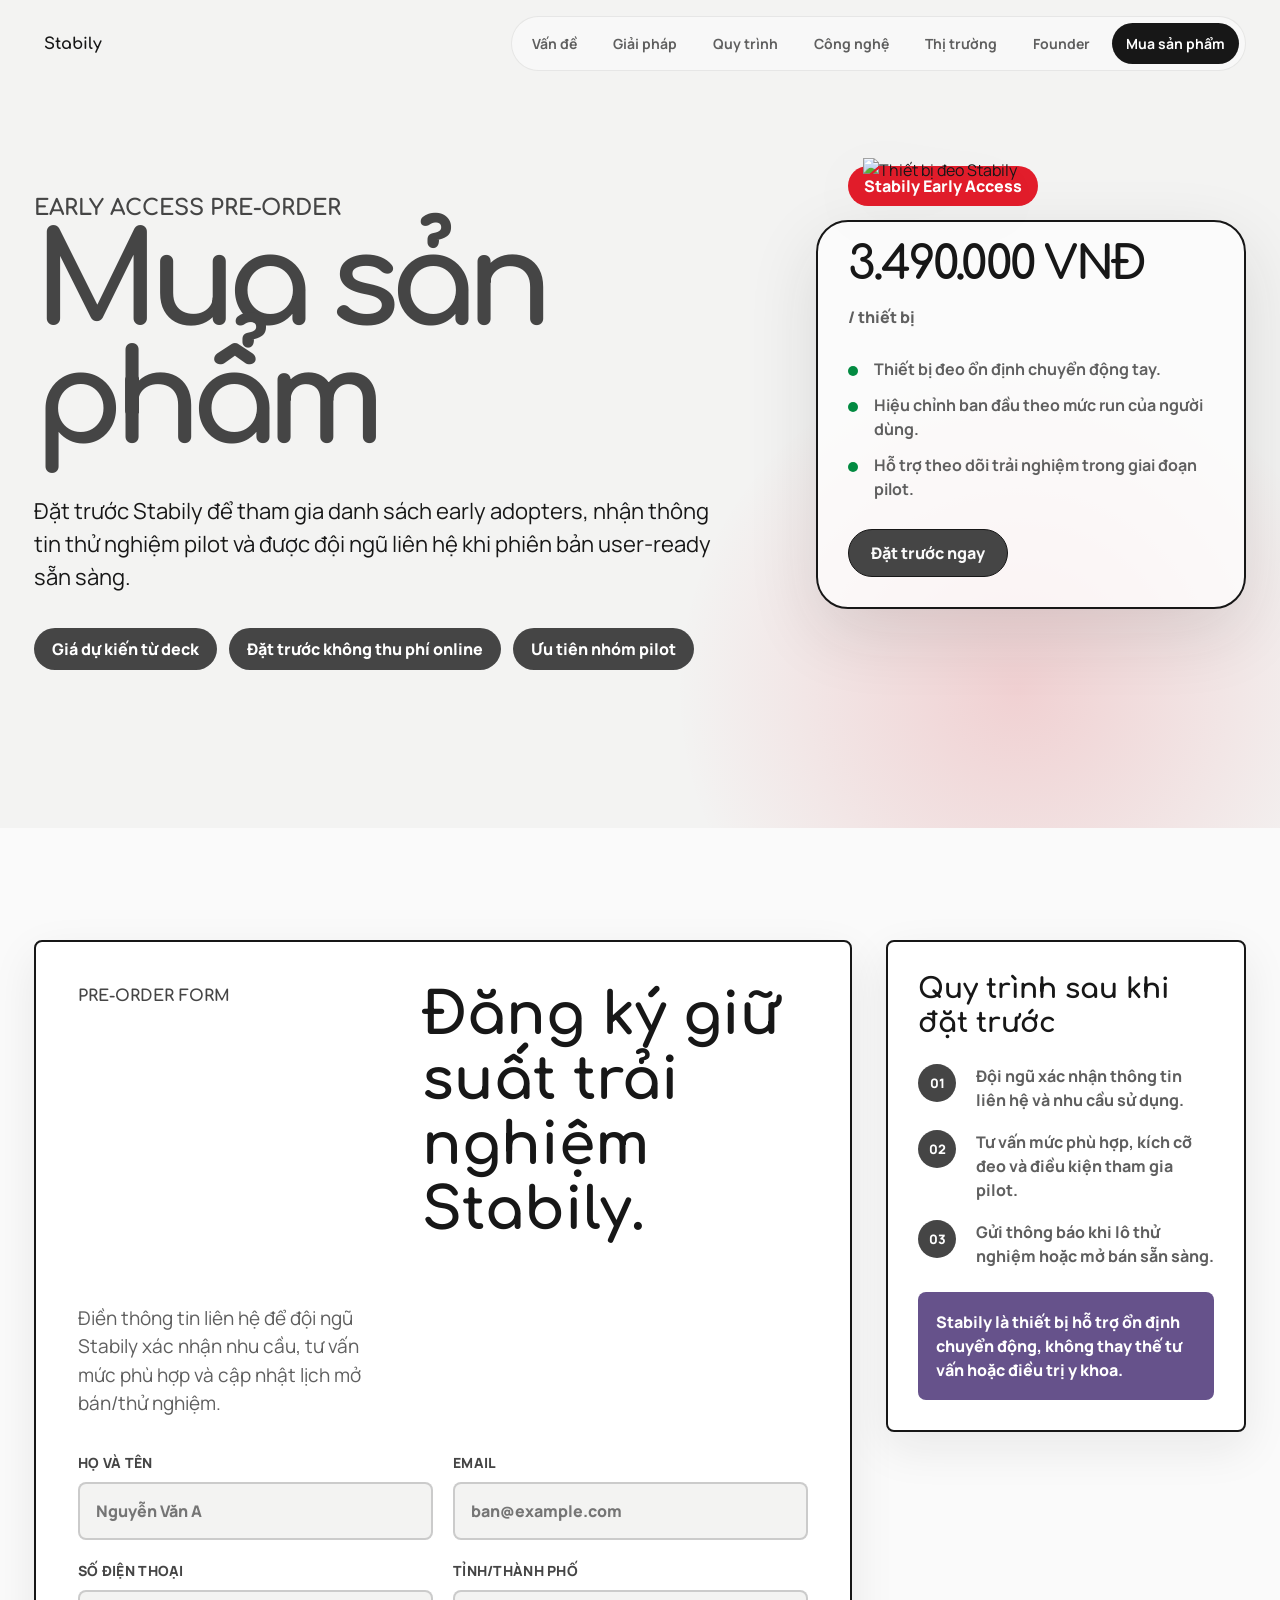
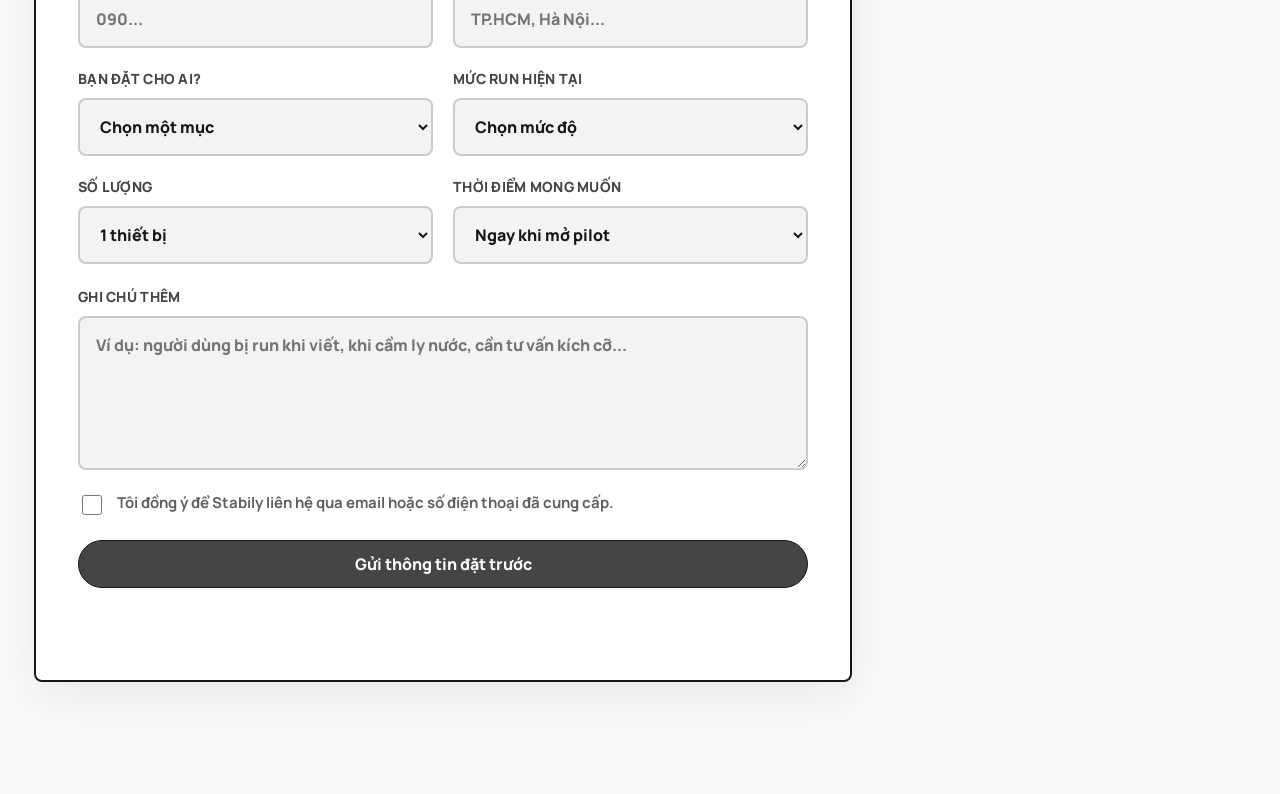
==== buy.html @ 8cd6f06e "Add files via upload" ====
<!doctype html>
<html lang="vi">
  <head>
    <meta charset="utf-8" />
    <meta name="viewport" content="width=device-width, initial-scale=1" />
    <meta
      name="description"
      content="Đặt trước Stabily - thiết bị đeo hỗ trợ ổn định chuyển động tay cho người mắc Parkinson và người gặp rối loạn run."
    />
    <title>Mua sản phẩm | Stabily</title>
    <link rel="preconnect" href="https://fonts.googleapis.com" />
    <link rel="preconnect" href="https://fonts.gstatic.com" crossorigin />
    <link
      href="https://fonts.googleapis.com/css2?family=Comfortaa:wght@400;500;600;700&family=Manrope:wght@400;500;600;700;800&display=swap"
      rel="stylesheet"
    />
    <link rel="stylesheet" href="./styles.css" />
  </head>
  <body class="buy-page">
    <header class="site-header" data-elevated="false">
      <a class="brand" href="./index.html#top" aria-label="Stabily home">
        <span class="brand-mark">
          <span class="brand-wave"></span>
        </span>
        <span>Stabily</span>
      </a>

      <button class="menu-toggle" type="button" aria-expanded="false" aria-controls="site-nav">
        <span></span>
        <span></span>
      </button>

      <nav class="site-nav" id="site-nav" aria-label="Điều hướng chính">
        <a href="./index.html#problem">Vấn đề</a>
        <a href="./index.html#solution">Giải pháp</a>
        <a href="./index.html#process">Quy trình</a>
        <a href="./index.html#hardware">Công nghệ</a>
        <a href="./index.html#market">Thị trường</a>
        <a href="./index.html#founders">Founder</a>
        <a class="nav-buy is-active" href="./buy.html">Mua sản phẩm</a>
      </nav>
    </header>

    <main id="top">
      <section class="purchase-hero section-pad" aria-labelledby="purchase-title">
        <div class="purchase-copy reveal">
          <p class="eyebrow">Early Access Pre-order</p>
          <h1 id="purchase-title">Mua sản phẩm</h1>
          <p>
            Đặt trước Stabily để tham gia danh sách early adopters, nhận thông tin thử nghiệm
            pilot và được đội ngũ liên hệ khi phiên bản user-ready sẵn sàng.
          </p>
          <div class="purchase-badges" aria-label="Thông tin nhanh">
            <span>Giá dự kiến từ deck</span>
            <span>Đặt trước không thu phí online</span>
            <span>Ưu tiên nhóm pilot</span>
          </div>
        </div>

        <aside class="price-card reveal" aria-label="Giá sản phẩm Stabily">
          <img src="./assets/product/stabily-front.png" alt="Thiết bị đeo Stabily" />
          <div class="price-label">Stabily Early Access</div>
          <div class="price">3.490.000 VNĐ</div>
          <p>/ thiết bị</p>
          <ul class="price-list">
            <li>Thiết bị đeo ổn định chuyển động tay.</li>
            <li>Hiệu chỉnh ban đầu theo mức run của người dùng.</li>
            <li>Hỗ trợ theo dõi trải nghiệm trong giai đoạn pilot.</li>
          </ul>
          <a class="button button-primary" href="#preorder">Đặt trước ngay</a>
        </aside>
      </section>

      <section class="preorder-section section-pad" id="preorder" aria-labelledby="preorder-title">
        <div class="preorder-panel reveal">
          <div class="form-heading">
            <div class="section-kicker">Pre-order form</div>
            <h2 id="preorder-title">Đăng ký giữ suất trải nghiệm Stabily.</h2>
            <p>
              Điền thông tin liên hệ để đội ngũ Stabily xác nhận nhu cầu, tư vấn mức phù hợp
              và cập nhật lịch mở bán/thử nghiệm.
            </p>
          </div>

          <form class="preorder-form" action="#" method="post">
            <div class="form-grid">
              <label>
                Họ và tên
                <input name="name" type="text" autocomplete="name" placeholder="Nguyễn Văn A" required />
              </label>

              <label>
                Email
                <input name="email" type="email" autocomplete="email" placeholder="ban@example.com" required />
              </label>

              <label>
                Số điện thoại
                <input
                  name="phone"
                  type="tel"
                  autocomplete="tel"
                  placeholder="090..."
                  pattern="[0-9+()\\s-]{8,}"
                  required
                />
              </label>

              <label>
                Tỉnh/Thành phố
                <input name="city" type="text" autocomplete="address-level1" placeholder="TP.HCM, Hà Nội..." />
              </label>

              <label>
                Bạn đặt cho ai?
                <select name="buyerType" required>
                  <option value="">Chọn một mục</option>
                  <option>Cho bản thân</option>
                  <option>Cho người thân</option>
                  <option>Cho phòng khám / trung tâm phục hồi</option>
                  <option>Quan tâm với vai trò đối tác</option>
                </select>
              </label>

              <label>
                Mức run hiện tại
                <select name="tremorLevel" required>
                  <option value="">Chọn mức độ</option>
                  <option>Nhẹ - thỉnh thoảng ảnh hưởng thao tác</option>
                  <option>Trung bình - ảnh hưởng sinh hoạt hằng ngày</option>
                  <option>Nặng - cần người hỗ trợ thường xuyên</option>
                  <option>Chưa rõ, cần tư vấn thêm</option>
                </select>
              </label>

              <label>
                Số lượng
                <select name="quantity" required>
                  <option>1 thiết bị</option>
                  <option>2 thiết bị</option>
                  <option>3-5 thiết bị</option>
                  <option>Trên 5 thiết bị</option>
                </select>
              </label>

              <label>
                Thời điểm mong muốn
                <select name="timeline">
                  <option>Ngay khi mở pilot</option>
                  <option>Trong 3-6 tháng tới</option>
                  <option>Chỉ muốn nhận thông tin trước</option>
                </select>
              </label>
            </div>

            <label class="full-field">
              Ghi chú thêm
              <textarea
                name="message"
                rows="5"
                placeholder="Ví dụ: người dùng bị run khi viết, khi cầm ly nước, cần tư vấn kích cỡ..."
              ></textarea>
            </label>

            <label class="consent-field">
              <input type="checkbox" name="consent" required />
              <span>Tôi đồng ý để Stabily liên hệ qua email hoặc số điện thoại đã cung cấp.</span>
            </label>

            <button class="button button-primary" type="submit">Gửi thông tin đặt trước</button>
            <p class="form-status" role="status" aria-live="polite"></p>
          </form>
        </div>

        <aside class="preorder-aside reveal">
          <h3>Quy trình sau khi đặt trước</h3>
          <ol class="timeline-list">
            <li>
              <span>01</span>
              Đội ngũ xác nhận thông tin liên hệ và nhu cầu sử dụng.
            </li>
            <li>
              <span>02</span>
              Tư vấn mức phù hợp, kích cỡ đeo và điều kiện tham gia pilot.
            </li>
            <li>
              <span>03</span>
              Gửi thông báo khi lô thử nghiệm hoặc mở bán sẵn sàng.
            </li>
          </ol>
          <p class="soft-note">
            Stabily là thiết bị hỗ trợ ổn định chuyển động, không thay thế tư vấn hoặc điều trị y khoa.
          </p>
        </aside>
      </section>
    </main>

    <script src="./script.js"></script>
  </body>
</html>
---- styles.css ----
:root {
  --paper: #f3f3f2;
  --paper-soft: #fafafa;
  --ink: #171717;
  --muted: #5f5f5f;
  --charcoal: #454545;
  --line: #d9d9d6;
  --red: #e21d2b;
  --green: #028a41;
  --blue: #0887a8;
  --purple: #66528b;
  --shadow: 0 24px 70px rgba(31, 31, 31, 0.12);
  --radius: 8px;
  --pill: 999px;
  --content: 1180px;
}

* {
  box-sizing: border-box;
}

html {
  scroll-behavior: smooth;
}

section {
  scroll-margin-top: 88px;
}

body {
  margin: 0;
  color: var(--ink);
  background: var(--paper);
  font-family: "Manrope", "Segoe UI", sans-serif;
  line-height: 1.5;
  overflow-x: hidden;
}

body.menu-open {
  overflow: hidden;
}

img {
  display: block;
  max-width: 100%;
}

a {
  color: inherit;
  text-decoration: none;
}

button {
  font: inherit;
}

.site-header {
  position: fixed;
  z-index: 20;
  top: 0;
  left: 0;
  right: 0;
  display: flex;
  align-items: center;
  justify-content: space-between;
  min-height: 74px;
  padding: 16px 34px;
  color: var(--ink);
  transition: background 200ms ease, box-shadow 200ms ease;
}

.site-header[data-elevated="true"] {
  background: rgba(243, 243, 242, 0.88);
  box-shadow: 0 1px 0 rgba(0, 0, 0, 0.08);
  backdrop-filter: blur(18px);
}

.brand {
  display: inline-flex;
  align-items: center;
  gap: 10px;
  font-family: "Comfortaa", "Manrope", sans-serif;
  font-weight: 700;
}

/*.brand-mark {
  position: relative;
  width: 42px;
  height: 42px;
  border-radius: 50%;
  background: #050505;
  box-shadow: inset 0 0 0 1px rgba(255, 255, 255, 0.2);
}

.brand-wave,
.brand-wave::before,
.brand-wave::after {
  position: absolute;
  content: "";
  height: 2px;
  border-radius: var(--pill);
  background: #fff;
}

.brand-wave {
  width: 24px;
  left: 9px;
  top: 21px;
}

.brand-wave::before {
  width: 10px;
  left: 3px;
  top: -5px;
  transform: rotate(18deg);
}

.brand-wave::after {
  width: 10px;
  right: 3px;
  top: 5px;
  transform: rotate(18deg);
} */

.site-nav {
  display: flex;
  align-items: center;
  gap: 8px;
  padding: 6px;
  border: 1px solid rgba(23, 23, 23, 0.08);
  border-radius: var(--pill);
  background: rgba(255, 255, 255, 0.46);
}

.site-nav a {
  padding: 10px 14px;
  border-radius: var(--pill);
  color: var(--muted);
  font-size: 14px;
  font-weight: 700;
  transition: background 160ms ease, color 160ms ease;
}

.site-nav a:hover,
.site-nav a.is-active {
  color: var(--paper-soft);
  background: var(--charcoal);
}

.site-nav .nav-buy {
  color: #fff;
  background: var(--red);
}

.site-nav .nav-buy:hover,
.site-nav .nav-buy.is-active {
  color: #fff;
  background: var(--ink);
}

.menu-toggle {
  display: none;
  width: 44px;
  height: 44px;
  border: 1px solid rgba(23, 23, 23, 0.15);
  border-radius: var(--pill);
  background: rgba(255, 255, 255, 0.76);
}

.menu-toggle span {
  display: block;
  width: 18px;
  height: 2px;
  margin: 5px auto;
  border-radius: var(--pill);
  background: var(--ink);
}

.hero {
  position: relative;
  display: grid;
  min-height: 94svh;
  padding: 108px 34px 42px;
  isolation: isolate;
}

.hero::after {
  position: absolute;
  z-index: -2;
  inset: auto 0 0;
  height: 22vh;
  content: "";
  background: linear-gradient(180deg, rgba(243, 243, 242, 0), var(--paper));
}

.hero-product {
  position: absolute;
  z-index: -1;
  inset: 0;
  overflow: hidden;
}

.hero-ring {
  position: absolute;
  width: min(44vw, 700px);
  min-width: 360px;
  filter: drop-shadow(0 34px 54px rgba(0, 0, 0, 0.2));
  opacity: 0.94;
}

.hero-ring-front {
  top: 10vh;
  left: 31vw;
  transform: rotate(-9deg);
}

.hero-ring-inside {
  right: 7vw;
  bottom: 10vh;
  transform: rotate(7deg);
}

.hero-copy {
  align-self: center;
  width: min(100%, 920px);
  max-width: 920px;
  padding-left: 5vw;
}

.eyebrow,
.section-kicker {
  margin: 0 0 22px;
  color: var(--charcoal);
  font-family: "Comfortaa", "Manrope", sans-serif;
  font-size: 16px;
  font-weight: 700;
  text-transform: uppercase;
}

.hero h1 {
  position: relative;
  margin: 0;
  font-family: "Comfortaa", "Manrope", sans-serif;
  font-size: 142px;
  font-weight: 700;
  line-height: 0.92;
  color: rgba(19, 19, 19, 0.77);
}

.hero-subtitle {
  max-width: 610px;
  margin: 34px 0 0;
  color: #262626;
  font-size: 22px;
}

.hero-actions,
.hero-meta {
  display: flex;
  flex-wrap: wrap;
  gap: 14px;
  width: min(100%, 620px);
}

.hero-actions {
  margin-top: 34px;
}

.button {
  display: inline-flex;
  align-items: center;
  justify-content: center;
  min-height: 48px;
  padding: 0 22px;
  border: 1px solid var(--ink);
  border-radius: var(--pill);
  font-weight: 800;
  transition: transform 160ms ease, background 160ms ease, color 160ms ease;
}

.button:hover {
  transform: translateY(-2px);
}

.button-primary {
  color: var(--paper-soft);
  background: var(--charcoal);
}

.button-ghost {
  background: rgba(255, 255, 255, 0.72);
}

.hero-meta {
  align-self: end;
  justify-content: center;
  margin-top: 42px;
}

.hero-meta span,
.activity-strip span,
.hardware-tags span {
  display: inline-flex;
  align-items: center;
  min-height: 50px;
  padding: 0 26px;
  border-radius: var(--pill);
  color: var(--paper-soft);
  background: var(--charcoal);
  font-family: "Comfortaa", "Manrope", sans-serif;
  font-weight: 700;
}

.section-pad {
  padding: 112px 34px;
}

.problem-grid,
.solution-layout,
.wave-section,
.hardware-section,
.fit-section,
.market-layout,
.cta-inner {
  width: min(100%, var(--content));
  margin: 0 auto;
}

h2 {
  margin: 0;
  font-family: "Comfortaa", "Manrope", sans-serif;
  font-size: 58px;
  line-height: 1.12;
  font-weight: 700;
}

h3 {
  margin: 0;
  font-family: "Comfortaa", "Manrope", sans-serif;
  font-size: 24px;
  line-height: 1.22;
}

p {
  margin: 0;
}

.problem-grid {
  display: grid;
  grid-template-columns: 1.1fr 0.9fr;
  gap: 80px;
  align-items: start;
}

.problem-copy {
  display: grid;
  gap: 22px;
  color: #2f2f2f;
  font-size: 20px;
}

.activity-strip {
  display: flex;
  flex-wrap: wrap;
  gap: 18px;
  width: min(100%, var(--content));
  margin: 64px auto 0;
}

.solution-section {
  background: var(--paper-soft);
}

.solution-layout,
.hardware-section,
.fit-section {
  display: grid;
  grid-template-columns: 0.92fr 1.08fr;
  gap: 80px;
  align-items: center;
}

.solution-copy,
.hardware-copy,
.fit-copy,
.wave-copy {
  display: grid;
  gap: 26px;
}

.solution-copy p,
.hardware-copy p,
.fit-copy p,
.wave-copy p {
  color: #303030;
  font-size: 20px;
}

.solution-copy p:first-of-type {
  padding-left: 24px;
  border-left: 5px solid var(--charcoal);
}

.product-stage {
  position: relative;
  min-height: 560px;
}

.product-stage img {
  position: absolute;
  right: 0;
  bottom: 0;
  width: min(100%, 620px);
  filter: drop-shadow(0 34px 60px rgba(0, 0, 0, 0.18));
}

.callout {
  position: absolute;
  z-index: 2;
  display: inline-flex;
  align-items: center;
  min-height: 56px;
  padding: 0 24px;
  border-radius: var(--pill);
  color: var(--paper-soft);
  background: var(--charcoal);
  font-family: "Comfortaa", "Manrope", sans-serif;
  font-weight: 700;
}

.callout-top {
  top: 56px;
  right: 170px;
  transform: rotate(-18deg);
}

.callout-side {
  top: 210px;
  right: -22px;
  transform: rotate(21deg);
}

.wave-section {
  display: grid;
  grid-template-columns: 0.72fr 1fr;
  gap: 70px;
  align-items: center;
}

.wave-panel {
  padding: 34px;
  border: 2px solid var(--ink);
  border-radius: var(--radius);
  background: rgba(255, 255, 255, 0.48);
}

.wave-panel svg {
  width: 100%;
}

.grid-line {
  fill: none;
  stroke: rgba(23, 23, 23, 0.18);
  stroke-width: 2;
}

.wave {
  fill: none;
  stroke-width: 9;
  stroke-linecap: round;
  stroke-dasharray: 980;
  animation: trace 4.2s ease-in-out infinite;
}

.wave-tremor {
  stroke: var(--red);
}

.wave-counter {
  stroke: var(--purple);
  animation-delay: 520ms;
}

.pulse-dot {
  fill: var(--red);
  animation: pulse 2.2s ease-in-out infinite;
}

.pulse-dot-alt {
  fill: var(--purple);
  animation-delay: 520ms;
}

.wave-legend {
  display: flex;
  gap: 22px;
  justify-content: center;
  color: var(--muted);
  font-weight: 800;
}

.wave-legend span {
  display: inline-flex;
  align-items: center;
  gap: 8px;
}

.wave-legend i {
  display: inline-block;
  width: 26px;
  height: 6px;
  border-radius: var(--pill);
}

.legend-red {
  background: var(--red);
}

.legend-purple {
  background: var(--purple);
}

.process-section {
  background: var(--paper-soft);
}

.center-title {
  width: min(100%, 980px);
  margin: 0 auto 56px;
  text-align: center;
}

.process-grid {
  display: grid;
  grid-template-columns: repeat(4, 1fr);
  gap: 22px;
  width: min(100%, 1240px);
  margin: 0 auto;
}

.process-card {
  min-height: 350px;
  padding: 28px;
  border-radius: var(--radius);
  color: #fff;
}

.process-card span {
  display: inline-flex;
  width: 44px;
  height: 44px;
  align-items: center;
  justify-content: center;
  margin-bottom: 38px;
  border: 1px solid rgba(255, 255, 255, 0.62);
  border-radius: 50%;
  font-weight: 800;
}

.process-card p {
  margin-top: 22px;
  font-size: 18px;
}

.process-green {
  background: linear-gradient(180deg, #07843d, #03b859);
}

.process-blue {
  background: linear-gradient(180deg, #087e9f, #0aa4ce);
}

.process-red {
  background: linear-gradient(180deg, #bc1420, #ee1728);
}

.process-purple {
  background: linear-gradient(180deg, #574678, #8066aa);
}

.hardware-section {
  grid-template-columns: 0.76fr 1.24fr;
}

.hardware-tags {
  display: flex;
  flex-wrap: wrap;
  gap: 12px;
}

.circuit-frame {
  margin: 0;
  padding: 22px;
  border: 2px solid var(--ink);
  border-radius: var(--radius);
  background: #f9f8f4;
  box-shadow: var(--shadow);
}

.circuit-frame img {
  width: 100%;
  border-radius: 4px;
}

.circuit-frame figcaption {
  margin-top: 16px;
  color: var(--muted);
  font-size: 15px;
  font-weight: 700;
}

.fit-section {
  background: var(--paper-soft);
}

.fit-product {
  position: relative;
  min-height: 620px;
}

.fit-product img {
  width: min(100%, 590px);
  margin: 0 auto;
  filter: drop-shadow(0 34px 56px rgba(0, 0, 0, 0.16));
}

.dimension {
  position: absolute;
  display: inline-flex;
  align-items: center;
  justify-content: center;
  min-height: 42px;
  padding: 0 16px;
  border-radius: var(--pill);
  color: #fff;
  background: var(--charcoal);
  font-family: "Comfortaa", "Manrope", sans-serif;
  font-weight: 700;
}

.dimension-height {
  top: 230px;
  right: 42px;
  transform: rotate(90deg);
}

.dimension-width {
  left: 170px;
  bottom: 44px;
}

.fit-list {
  display: grid;
  gap: 18px;
  padding: 0;
  margin: 10px 0 0;
  list-style: none;
}

.fit-list li {
  position: relative;
  padding: 18px 20px 18px 48px;
  border: 2px solid var(--ink);
  border-radius: var(--radius);
  background: rgba(255, 255, 255, 0.54);
  font-size: 19px;
  font-weight: 700;
}

.fit-list li::before {
  position: absolute;
  top: 23px;
  left: 20px;
  width: 12px;
  height: 12px;
  border-radius: 50%;
  content: "";
  background: var(--red);
}

.market-layout {
  display: grid;
  grid-template-columns: 0.8fr 1.2fr;
  gap: 70px;
}

.market-columns {
  display: grid;
  gap: 22px;
}

.market-column {
  padding: 34px;
  border: 2px solid var(--ink);
  border-radius: var(--radius);
  background: rgba(255, 255, 255, 0.5);
}

.market-column span {
  display: inline-flex;
  min-height: 42px;
  align-items: center;
  margin-bottom: 24px;
  padding: 0 18px;
  border-radius: var(--pill);
  color: #fff;
  background: var(--charcoal);
  font-family: "Comfortaa", "Manrope", sans-serif;
  font-weight: 700;
}

.market-column p {
  margin-top: 16px;
  color: var(--muted);
  font-size: 19px;
}

.founder-section {
  background:
    radial-gradient(circle at 12% 12%, rgba(226, 29, 43, 0.08), transparent 28%),
    radial-gradient(circle at 90% 5%, rgba(8, 135, 168, 0.1), transparent 30%),
    var(--paper);
}

.founder-heading {
  display: grid;
  grid-template-columns: 0.95fr 1.05fr;
  gap: 70px;
  align-items: end;
  margin-bottom: 58px;
}

.founder-heading p {
  margin: 0 0 10px;
  color: var(--muted);
  font-size: 20px;
}

.founder-grid {
  display: grid;
  grid-template-columns: repeat(4, 1fr);
  gap: 22px;
}

.founder-card {
  min-height: 100%;
  padding: 24px;
  border: 2px solid var(--ink);
  border-radius: var(--radius);
  background: rgba(255, 255, 255, 0.68);
  box-shadow: 0 16px 40px rgba(31, 31, 31, 0.07);
}

.founder-card img {
  width: 100%;
  aspect-ratio: 1;
  border: 2px solid var(--ink);
  border-radius: 50%;
  object-fit: cover;
  background: #fff;
}

.founder-card span {
  display: inline-flex;
  min-height: 38px;
  align-items: center;
  margin-top: 22px;
  padding: 0 14px;
  border-radius: var(--pill);
  color: #fff;
  background: var(--charcoal);
  font-size: 13px;
  font-weight: 800;
  letter-spacing: 0.02em;
  text-transform: uppercase;
}

.founder-card h3 {
  margin-top: 18px;
  font-size: 26px;
}

.founder-card p {
  margin-top: 14px;
  color: var(--muted);
  font-size: 16px;
}

.purchase-hero {
  position: relative;
  display: grid;
  grid-template-columns: minmax(0, 1fr) 430px;
  gap: 64px;
  align-items: center;
  min-height: 92svh;
  overflow: hidden;
}

.purchase-hero::before {
  position: absolute;
  z-index: -1;
  right: -10vw;
  bottom: -28vh;
  width: 780px;
  height: 780px;
  border-radius: 50%;
  content: "";
  background: radial-gradient(circle, rgba(226, 29, 43, 0.16), rgba(226, 29, 43, 0) 62%);
}

.purchase-copy h1 {
  margin: 0;
  color: var(--charcoal);
  font-family: "Comfortaa", "Manrope", sans-serif;
  font-size: clamp(64px, 10vw, 142px);
  line-height: 0.92;
  letter-spacing: -0.08em;
}

.purchase-copy p {
  max-width: 680px;
  margin: 34px 0 0;
  font-size: 22px;
}

.purchase-badges {
  display: flex;
  flex-wrap: wrap;
  gap: 12px;
  margin-top: 34px;
}

.purchase-badges span {
  display: inline-flex;
  min-height: 42px;
  align-items: center;
  padding: 0 18px;
  border-radius: var(--pill);
  color: #fff;
  background: var(--charcoal);
  font-weight: 800;
}

.price-card {
  position: relative;
  padding: 30px;
  border: 2px solid var(--ink);
  border-radius: 32px;
  background: rgba(255, 255, 255, 0.72);
  box-shadow: var(--shadow);
}

.price-card img {
  width: 92%;
  margin: -94px auto -16px;
  filter: drop-shadow(0 28px 34px rgba(0, 0, 0, 0.16));
}

.price-label {
  display: inline-flex;
  min-height: 40px;
  align-items: center;
  padding: 0 16px;
  border-radius: var(--pill);
  color: #fff;
  background: var(--red);
  font-weight: 800;
}

.price {
  margin-top: 24px;
  font-family: "Comfortaa", "Manrope", sans-serif;
  font-size: 46px;
  font-weight: 800;
  letter-spacing: -0.06em;
}

.price-card > p {
  margin: 6px 0 0;
  color: var(--muted);
  font-weight: 800;
}

.price-list {
  display: grid;
  gap: 12px;
  padding: 0;
  margin: 28px 0;
  list-style: none;
}

.price-list li {
  position: relative;
  padding-left: 26px;
  color: var(--muted);
  font-weight: 700;
}

.price-list li::before {
  position: absolute;
  top: 9px;
  left: 0;
  width: 10px;
  height: 10px;
  border-radius: 50%;
  content: "";
  background: var(--green);
}

.preorder-section {
  display: grid;
  grid-template-columns: minmax(0, 1fr) 360px;
  gap: 34px;
  align-items: start;
  background: var(--paper-soft);
}

.preorder-panel,
.preorder-aside {
  border: 2px solid var(--ink);
  border-radius: var(--radius);
  background: #fff;
  box-shadow: 0 16px 46px rgba(31, 31, 31, 0.08);
}

.preorder-panel {
  padding: 42px;
}

.form-heading {
  display: grid;
  grid-template-columns: 0.86fr 1.14fr;
  gap: 52px;
  margin-bottom: 34px;
}

.form-heading p {
  margin: 8px 0 0;
  color: var(--muted);
  font-size: 19px;
}

.preorder-form {
  display: grid;
  gap: 22px;
}

.form-grid {
  display: grid;
  grid-template-columns: repeat(2, minmax(0, 1fr));
  gap: 20px;
}

.preorder-form label {
  display: grid;
  gap: 9px;
  color: var(--charcoal);
  font-size: 14px;
  font-weight: 900;
  letter-spacing: 0.02em;
  text-transform: uppercase;
}

.preorder-form input,
.preorder-form select,
.preorder-form textarea {
  width: 100%;
  border: 2px solid rgba(23, 23, 23, 0.18);
  border-radius: var(--radius);
  padding: 15px 16px;
  color: var(--ink);
  background: var(--paper);
  font: inherit;
  font-size: 16px;
  outline: none;
  transition: border-color 160ms ease, box-shadow 160ms ease, background 160ms ease;
}

.preorder-form input:focus,
.preorder-form select:focus,
.preorder-form textarea:focus {
  border-color: var(--red);
  background: #fff;
  box-shadow: 0 0 0 4px rgba(226, 29, 43, 0.12);
}

.full-field {
  grid-column: 1 / -1;
}

.consent-field {
  display: flex !important;
  grid-template-columns: none !important;
  flex-direction: row;
  align-items: flex-start;
  gap: 12px !important;
  color: var(--muted) !important;
  font-size: 15px !important;
  font-weight: 700 !important;
  letter-spacing: 0 !important;
  text-transform: none !important;
}

.consent-field input {
  width: 20px;
  min-width: 20px;
  height: 20px;
  margin-top: 3px;
  accent-color: var(--red);
}

.form-status {
  min-height: 28px;
  margin: 0;
  color: var(--green);
  font-weight: 900;
}

.preorder-aside {
  position: sticky;
  top: 104px;
  padding: 30px;
}

.preorder-aside h3 {
  font-size: 28px;
}

.timeline-list {
  display: grid;
  gap: 18px;
  padding: 0;
  margin: 24px 0;
  list-style: none;
}

.timeline-list li {
  display: grid;
  grid-template-columns: 46px 1fr;
  gap: 12px;
  color: var(--muted);
  font-weight: 750;
}

.timeline-list span {
  display: inline-grid;
  width: 38px;
  height: 38px;
  place-items: center;
  border-radius: 50%;
  color: #fff;
  background: var(--charcoal);
  font-size: 13px;
  font-weight: 900;
}

.soft-note {
  margin: 0;
  padding: 18px;
  border-radius: var(--radius);
  color: #fff;
  background: var(--purple);
  font-weight: 800;
}

.cta-section {
  padding: 120px 34px 90px;
  color: #fff;
  background: var(--charcoal);
}

.cta-inner {
  display: grid;
  gap: 26px;
  max-width: 880px;
  text-align: center;
}

.cta-inner .eyebrow {
  color: #fff;
}

.cta-inner .button-primary {
  justify-self: center;
  color: var(--ink);
  background: #fff;
}

.cta-actions {
  display: flex;
  flex-wrap: wrap;
  justify-content: center;
  gap: 14px;
}

.button-ghost.light {
  color: #fff;
  border-color: rgba(255, 255, 255, 0.72);
}

.cta-inner p {
  color: rgba(255, 255, 255, 0.82);
  font-size: 20px;
}

.js .reveal {
  opacity: 1;
  transform: none;
}

.js .reveal.is-visible {
  opacity: 1;
  transform: translateY(0);
}

@keyframes trace {
  0% {
    stroke-dashoffset: 980;
    opacity: 0.46;
  }
  45%,
  75% {
    stroke-dashoffset: 0;
    opacity: 1;
  }
  100% {
    stroke-dashoffset: -980;
    opacity: 0.46;
  }
}

@keyframes pulse {
  0%,
  100% {
    transform: scale(1);
    opacity: 0.5;
  }
  50% {
    transform: scale(1.7);
    opacity: 1;
  }
}

@media (max-width: 1120px) {
  h2 {
    font-size: 46px;
  }

  .hero h1 {
    font-size: 104px;
  }

  .problem-grid,
  .solution-layout,
  .wave-section,
  .hardware-section,
  .fit-section,
  .market-layout,
  .founder-heading,
  .purchase-hero,
  .preorder-section,
  .form-heading {
    grid-template-columns: 1fr;
  }

  .process-grid,
  .founder-grid {
    grid-template-columns: repeat(2, 1fr);
  }

  .product-stage {
    min-height: 520px;
  }

  .price-card {
    max-width: 560px;
  }

  .preorder-aside {
    position: static;
  }

  .callout-side {
    right: 26px;
  }
}

@media (max-width: 760px) {
  .site-header {
    padding: 12px 18px;
  }

  .menu-toggle {
    display: block;
  }

  .site-nav {
    position: fixed;
    top: 70px;
    left: 18px;
    right: 18px;
    display: grid;
    gap: 4px;
    padding: 12px;
    border-radius: var(--radius);
    background: rgba(255, 255, 255, 0.96);
    box-shadow: var(--shadow);
    transform: translateY(-16px);
    opacity: 0;
    pointer-events: none;
    transition: opacity 170ms ease, transform 170ms ease;
  }

  .site-nav.is-open {
    transform: translateY(0);
    opacity: 1;
    pointer-events: auto;
  }

  .site-nav a {
    padding: 12px 14px;
  }

  .hero {
    min-height: 92svh;
    padding: 94px 20px 34px;
  }

  .hero-copy {
    width: 100%;
    max-width: 100%;
    padding-left: 0;
  }

  .hero h1 {
    font-size: 64px;
  }

  .hero h1::before {
    left: 38px;
    width: 56px;
    height: 9px;
  }

  .hero-subtitle {
    width: 100%;
    max-width: 350px;
    font-size: 18px;
  }

  .hero-ring {
    width: 390px;
    min-width: 0;
    opacity: 0.28;
  }

  .hero-ring-front {
    top: 22vh;
    left: 26vw;
  }

  .hero-ring-inside {
    right: -160px;
    bottom: 16vh;
  }

  .hero-actions,
  .hero-meta {
    gap: 10px;
    width: 100%;
    max-width: 350px;
  }

  .button {
    width: 100%;
  }

  .hero-meta {
    justify-content: flex-start;
  }

  .hero-meta span,
  .activity-strip span,
  .hardware-tags span {
    min-height: 42px;
    padding: 0 16px;
    font-size: 14px;
  }

  .section-pad {
    padding: 80px 20px;
  }

  h2 {
    font-size: 35px;
  }

  h3 {
    font-size: 21px;
  }

  .problem-copy,
  .solution-copy p,
  .hardware-copy p,
  .fit-copy p,
  .wave-copy p,
  .cta-inner p {
    font-size: 17px;
  }

  .activity-strip {
    margin-top: 42px;
  }

  .product-stage {
    min-height: 390px;
  }

  .product-stage img {
    width: 390px;
    right: 50%;
    transform: translateX(50%);
  }

  .callout {
    min-height: 44px;
    padding: 0 16px;
    font-size: 14px;
  }

  .callout-top {
    top: 16px;
    right: auto;
    left: 18px;
  }

  .callout-side {
    top: 82px;
    right: 10px;
  }

  .wave-panel {
    padding: 18px;
  }

  .wave-legend {
    flex-direction: column;
    align-items: flex-start;
  }

  .process-grid {
    grid-template-columns: 1fr;
  }

  .process-card {
    min-height: auto;
  }

  .fit-product {
    min-height: 430px;
    order: 2;
  }

  .fit-copy {
    order: 1;
  }

  .dimension-height {
    top: 178px;
    right: 0;
  }

  .dimension-width {
    left: 20px;
    bottom: 8px;
  }

  .market-column,
  .circuit-frame {
    padding: 22px;
  }

  .founder-heading {
    gap: 24px;
    margin-bottom: 36px;
  }

  .founder-heading p,
  .purchase-copy p,
  .form-heading p {
    font-size: 17px;
  }

  .founder-grid,
  .form-grid {
    grid-template-columns: 1fr;
  }

  .founder-card {
    padding: 20px;
  }

  .founder-card img {
    max-width: 260px;
    margin: 0 auto;
  }

  .purchase-hero {
    min-height: auto;
    padding-top: 110px;
  }

  .purchase-copy h1 {
    font-size: 58px;
  }

  .purchase-badges span {
    min-height: 42px;
    padding: 0 16px;
    font-size: 14px;
  }

  .price-card,
  .preorder-panel,
  .preorder-aside {
    padding: 22px;
  }

  .price-card {
    border-radius: 22px;
  }

  .price-card img {
    width: 100%;
    margin: -50px auto -10px;
  }

  .price {
    font-size: 34px;
  }

  .preorder-section {
    gap: 22px;
  }

  .preorder-form .button {
    width: 100%;
  }

  .timeline-list li {
    grid-template-columns: 42px 1fr;
  }

  .cta-actions {
    width: 100%;
  }
}

@media (prefers-reduced-motion: reduce) {
  *,
  *::before,
  *::after {
    scroll-behavior: auto !important;
    animation-duration: 1ms !important;
    animation-iteration-count: 1 !important;
    transition-duration: 1ms !important;
  }

  .reveal {
    opacity: 1;
    transform: none;
  }
}
#cta-title {
    line-height: 1.6;    /* Tăng khoảng cách giữa 2 dòng chữ */
    margin-bottom: 30px; /* Tạo thêm khoảng cách với các nút bấm ở dưới */
    display: block;      /* Đảm bảo nó nhận thuộc tính line-height tốt nhất */
}
#problem-title {
/*    letter-spacing: 0.001rem; /* Bạn có thể dùng px, em, hoặc rem */
    line-height: 1.5;      /* Sẵn tiện, tăng khoảng cách dòng nếu cần để chữ thoáng hơn */
}
#solution-title {
/*    letter-spacing: 0.001rem; /* Bạn có thể dùng px, em, hoặc rem */
    line-height: 1.5;      /* Sẵn tiện, tăng khoảng cách dòng nếu cần để chữ thoáng hơn */
}
#process-title {
/*    letter-spacing: 0.001rem; /* Bạn có thể dùng px, em, hoặc rem */
    line-height: 1.5;      /* Sẵn tiện, tăng khoảng cách dòng nếu cần để chữ thoáng hơn */
}
#hardware-title {
/*   letter-spacing: 0.001rem; /* Bạn có thể dùng px, em, hoặc rem */
    line-height: 1.5;      /* Sẵn tiện, tăng khoảng cách dòng nếu cần để chữ thoáng hơn */
}
#market-title {
/*    letter-spacing: 0.001rem; /* Bạn có thể dùng px, em, hoặc rem */
    line-height: 1.5;      /* Sẵn tiện, tăng khoảng cách dòng nếu cần để chữ thoáng hơn */
}
#wave-title {
/*    letter-spacing: 0.001rem; /* Bạn có thể dùng px, em, hoặc rem */
    line-height: 1.5;      /* Sẵn tiện, tăng khoảng cách dòng nếu cần để chữ thoáng hơn */
}
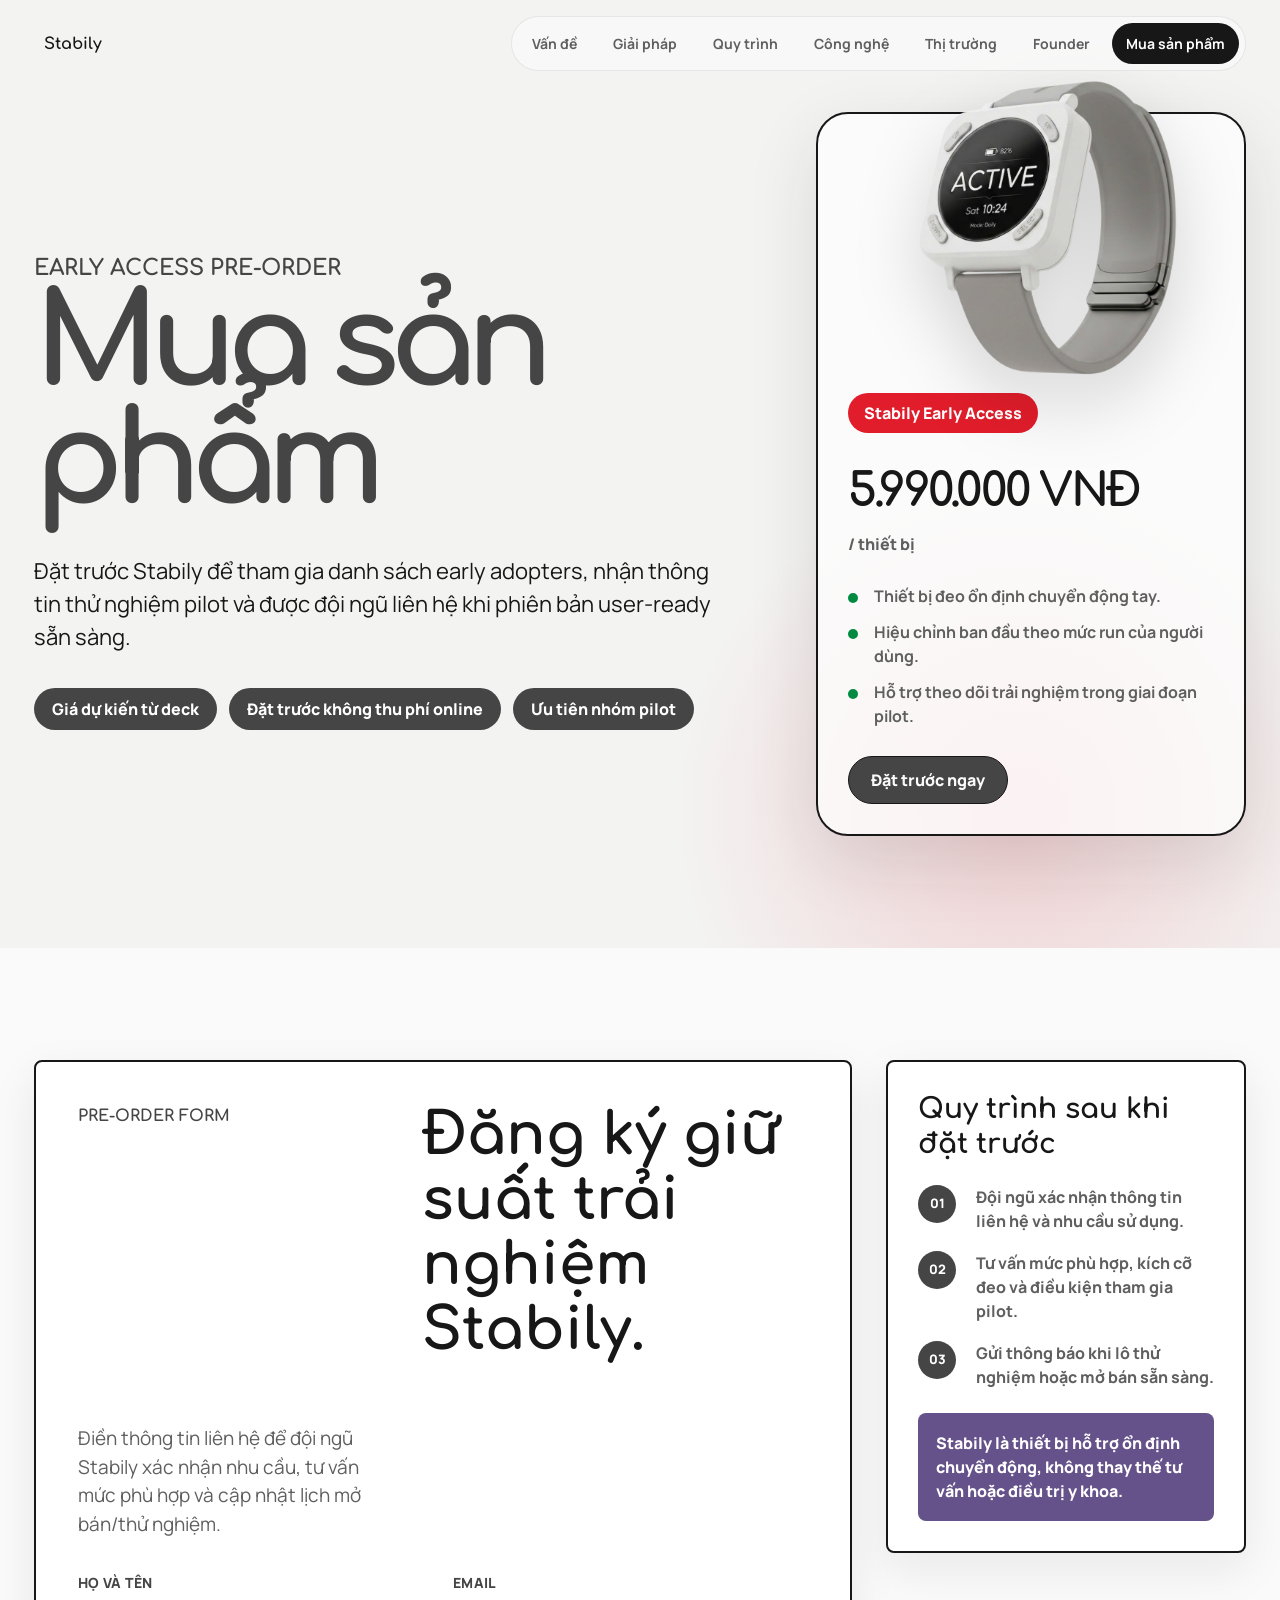
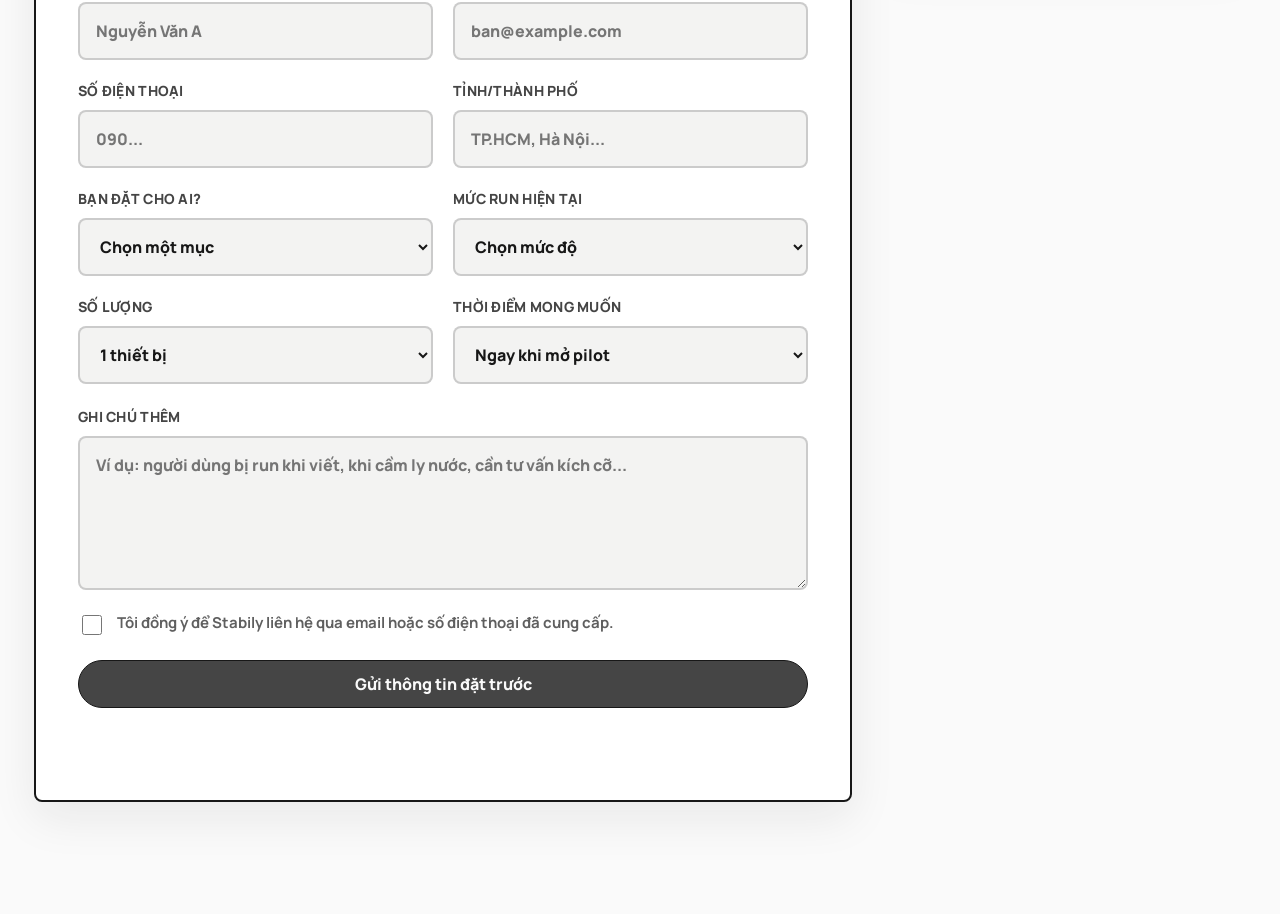
==== commit e1ef2fef: "Update buy.html" ====
--- a/buy.html
+++ b/buy.html
@@ -58,9 +58,9 @@
         </div>
 
         <aside class="price-card reveal" aria-label="Giá sản phẩm Stabily">
-          <img src="./assets/product/stabily-front.png" alt="Thiết bị đeo Stabily" />
+          <img src="stabily-front.png" alt="Thiết bị đeo Stabily" />
           <div class="price-label">Stabily Early Access</div>
-          <div class="price">3.490.000 VNĐ</div>
+          <div class="price">5.990.000 VNĐ</div>
           <p>/ thiết bị</p>
           <ul class="price-list">
             <li>Thiết bị đeo ổn định chuyển động tay.</li>
--- a/styles.css
+++ b/styles.css
@@ -429,9 +429,9 @@
 }
 
 .callout-top {
-  top: 56px;
+  top: 55px;
   right: 170px;
-  transform: rotate(-18deg);
+  transform: rotate(-20deg);
 }
 
 .callout-side {
@@ -639,14 +639,14 @@
 }
 
 .dimension-height {
-  top: 230px;
-  right: 42px;
-  transform: rotate(90deg);
+  top: 150px;
+  right: 10px;
+  transform: rotate(72deg);
 }
 
 .dimension-width {
-  left: 170px;
-  bottom: 44px;
+  left: 220px;
+  bottom: 140px;
 }
 
 .fit-list {
@@ -1181,8 +1181,20 @@
   }
 
   .callout-side {
-    right: 26px;
-  }
+  right: 26px;
+}
+
+.dimension-height {
+  top: 150px;
+  right: 20px;
+  transform: rotate(72deg);
+}
+
+.dimension-width {
+  left: 50%;
+  bottom: 90px;
+  transform: translateX(-50%);
+}
 }
 
 @media (max-width: 760px) {
@@ -1329,14 +1341,15 @@
   }
 
   .callout-top {
-    top: 16px;
-    right: auto;
-    left: 18px;
+    top: 105px;
+    right: 260px;
+    rotate: 20deg;
   }
 
   .callout-side {
-    top: 82px;
-    right: 10px;
+    top: 250px;
+    right: 250px;
+    rotate: -21deg;
   }
 
   .wave-panel {
@@ -1366,13 +1379,15 @@
   }
 
   .dimension-height {
-    top: 178px;
-    right: 0;
+    top: 110px;
+    right: -10px;
+    transform: rotate(71deg);
   }
 
   .dimension-width {
-    left: 20px;
-    bottom: 8px;
+    left: 50%;
+    bottom: 60px;
+    transform: translateX(-50%);
   }
 
   .market-column,
@@ -1411,7 +1426,10 @@
   }
 
   .purchase-copy h1 {
-    font-size: 58px;
+  font-size: 48px;
+  line-height: 1.15;
+  letter-spacing: -0.04em;
+  max-width: 100%;
   }
 
   .purchase-badges span {
